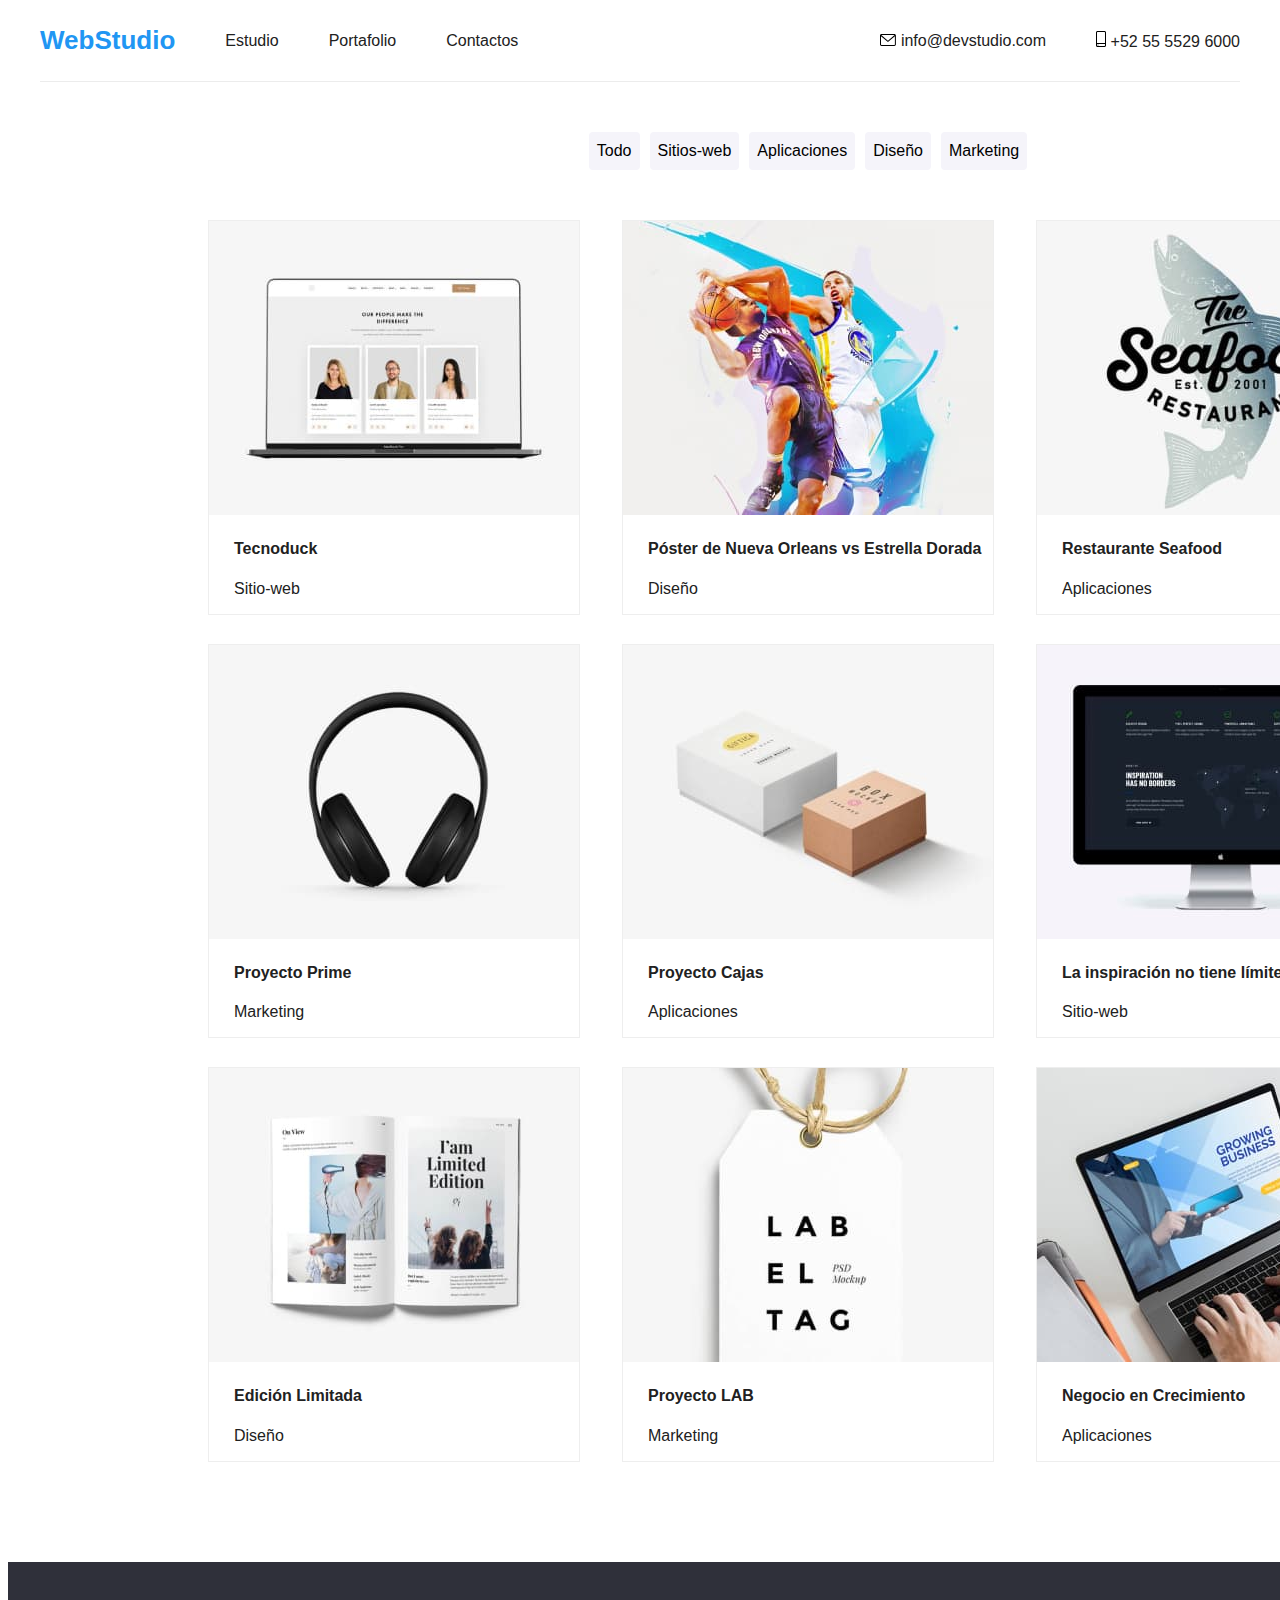
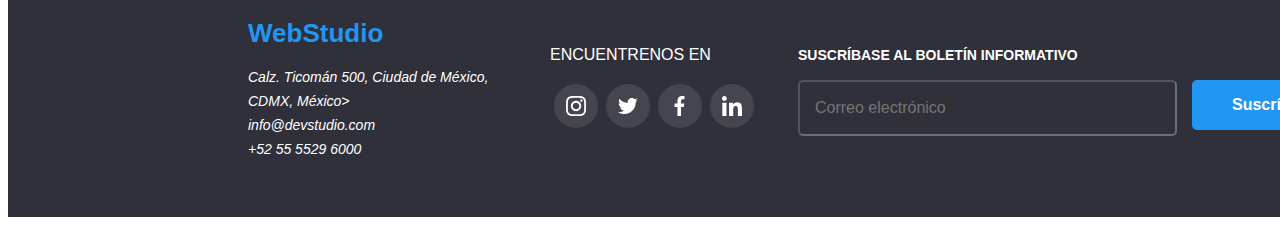
==== portafolio.html @ b9c5cca5 "firstcommit" ====
<!DOCTYPE html>
<html lang="en">

<head>
    <meta charset="UTF-8">
    <meta http-equiv="X-UA-Compatible" content="IE=edge">
    <meta name="viewport" content="width=device-width, initial-scale=1.0">
    <link rel="stylesheet" href="./css/styles.css">
    <title>La tarea de casa #7</title>
</head>

<body>
    <header>
        <div class="container">
            <nav class="header-nav">
                <ul class="header-nav__list">
                    <li><a href="/header-nav" class="header-nav__logo">WebStudio</a></li>
                    <li class="header-nav__item"> <a href="./index.html"> Estudio</a></li>
                    <li class="header-nav__item"> <a href="./portafolio.html"> Portafolio</a></li>
                    <li class="header-nav__item"> <a href="/Contactos">Contactos</a></li>
                </ul>
                <ul class="header-nav__contact">
                    <li>
                        <a href="mailto:info@devstudio.com" class="header-nav__link">
                            <svg class="header-nav__icon-sobre">
                                <use xlink:href="./images/icons.svg#icon-sobre"></use></svg>
                            info@devstudio.com 
                        </a>    
                    </li>
                    <li>    
                        <a href="tel:+525555296000" class="header-nav__link"> 
                            <svg class="header-nav__icon-cel">
                                <use xlink:href="./images/icons.svg#icon-cel"></use></svg>
                            +52 55 5529 6000 </a>
                    </li>
                </ul>
            </nav>
        </div>
    </header>

    <main >
        <section class="button-service">
            <div class="container">
                <div class="button-service__list">
                    <button class="button-service__button" type="button">Todo</button>
                    <button class="button-service__button" type="button">Sitios-web</button>
                    <button class="button-service__button" type="button">Aplicaciones</button>
                    <button class="button-service__button" type="button">Diseño</button>
                    <button class="button-service__button" type="button">Marketing</button>
                </div>
    
                <div class="card-service">
                    <div class="card-service__child">
                        <div class="card-service__image">
                            <img src="./images/imagen 2_1.jpg" width="370" height="294" alt="computador"/>
                            <div class="card-service__animation">
                                <p class="card-service__textanimation">
                                    Tecnoduck es una plataforma de distribución de coronavirus de última generación. Las compañías usan esta plataforma para el espionaje digital y los ataques a los servidores seguros de la competencia. 
                                </p>
                            </div>                    
                        </div>
                        <h4 class="card-service__title">Tecnoduck</h4>
                        <p class="card-service__subtitle">Sitio-web</p>
                    </div>
                    <div class="card-service__child">
                        <div class="card-service__image">
                            <img src="./images/imagen 2_2.jpg" width="370" height="294" alt="computador" />
                            <div class="card-service__animation">
                                <p class="card-service__textanimation">
                                    Lorem ipsum dolor sit amet consectetur adipisicing elit. Non, molestias magnam. Vero iure dicta beatae iusto tempore et voluptate ea deleniti dolorum fuga corrupti quod, dolores blanditiis saepe odio veniam
                                </p>
                            </div> 
                        </div> 
                        <h4 class="card-service__title">Póster de Nueva Orleans vs Estrella Dorada</h4>
                        <p class="card-service__subtitle">Diseño</p>
                    </div>
                    <div class="card-service__child">
                        <div class="card-service__image">
                            <img src="./images/imagen 2_3.jpg" width="370" height="294" alt="computador" />
                            <div class="card-service__animation">
                                <p class="card-service__textanimation">
                                    Lorem ipsum dolor sit amet consectetur adipisicing elit. Non, molestias magnam. Vero iure dicta beatae iusto tempore et voluptate ea deleniti dolorum fuga corrupti quod, dolores blanditiis saepe odio veniam
                                </p>
                            </div> 
                        </div>
                        <h4 class="card-service__title">Restaurante Seafood</h4>
                        <p class="card-service__subtitle">Aplicaciones</p>
                    </div>
                    <div class="card-service__child">
                        <div class="card-service__image">
                            <img src="./images/imagen 2_4.jpg" width="370" height="294" alt="computador" />
                            <div class="card-service__animation">
                                <p class="card-service__textanimation">
                                    Lorem ipsum dolor sit amet consectetur adipisicing elit. Non, molestias magnam. Vero iure dicta beatae iusto tempore et voluptate ea deleniti dolorum fuga corrupti quod, dolores blanditiis saepe odio veniam
                                </p>
                            </div> 
                        </div>
                        <h4 class="card-service__title">Proyecto Prime</h4>
                        <p class="card-service__subtitle">Marketing</p>
                     </div>
                    <div class="card-service__child">
                        <div class="card-service__image">
                            <img src="./images/imagen 2_5.jpg" width="370" height="294" alt="computador" />
                            <div class="card-service__animation">
                                <p class="card-service__textanimation">
                                    Lorem ipsum dolor sit amet consectetur adipisicing elit. Non, molestias magnam. Vero iure dicta beatae iusto tempore et voluptate ea deleniti dolorum fuga corrupti quod, dolores blanditiis saepe odio veniam
                                </p>
                            </div> 
                        </div>
                        <h4 class="card-service__title">Proyecto Cajas</h4>
                        <p class="card-service__subtitle">Aplicaciones</p>
                    </div>
                    <div class="card-service__child">
                        <div class="card-service__image">
                            <img src="./images/imagen 2_6.jpg" width="370" height="294" alt="computador" />
                            <div class="card-service__animation">
                                <p class="card-service__textanimation">
                                    Lorem ipsum dolor sit amet consectetur adipisicing elit. Non, molestias magnam. Vero iure dicta beatae iusto tempore et voluptate ea deleniti dolorum fuga corrupti quod, dolores blanditiis saepe odio veniam
                                </p>
                            </div> 
                        </div>
                        <h4 class="card-service__title">La inspiración no tiene límites</h4>
                        <p class="card-service__subtitle">Sitio-web</p>
                    </div>
                    <div class="card-service__child">
                        <div class="card-service__image">
                            <img src="./images/imagen 2_7.jpg" width="370" height="294" alt="computador" />
                            <div class="card-service__animation">
                                <p class="card-service__textanimation">
                                    Lorem ipsum dolor sit amet consectetur adipisicing elit. Non, molestias magnam. Vero iure dicta beatae iusto tempore et voluptate ea deleniti dolorum fuga corrupti quod, dolores blanditiis saepe odio veniam
                                </p>
                            </div> 
                        </div>    
                        <h4 class="card-service__title">Edición Limitada</h4>
                        <p class="card-service__subtitle">Diseño</p>
                    </div>
                    <div class="card-service__child">
                        <div class="card-service__image">
                            <img src="./images/imagen 2_8.jpg" width="370" height="294" alt="computador" />
                            <div class="card-service__animation">
                                <p class="card-service__textanimation">
                                    Lorem ipsum dolor sit amet consectetur adipisicing elit. Non, molestias magnam. Vero iure dicta beatae iusto tempore et voluptate ea deleniti dolorum fuga corrupti quod, dolores blanditiis saepe odio veniam
                                </p>
                            </div> 
                        </div>
                        <h4 class="card-service__title">Proyecto LAB</h4>
                        <p class="card-service__subtitle">Marketing</p>
                    </div>
                    <div class="card-service__child">
                        <div class="card-service__image">
                            <img src="./images/imagen 2_9.jpg" width="370" height="294" alt="computador" />
                            <div class="card-service__animation">
                                <p class="card-service__textanimation">
                                    Lorem ipsum dolor sit amet consectetur adipisicing elit. Non, molestias magnam. Vero iure dicta beatae iusto tempore et voluptate ea deleniti dolorum fuga corrupti quod, dolores blanditiis saepe odio veniam
                                </p>
                            </div> 
                        </div>
                        <h4 class="card-service__title">Negocio en Crecimiento</h4>
                        <p class="card-service__subtitle">Aplicaciones</p>
                    </div>
                </div>
            </div>
        </section>
    </main>

    <footer class="contenedor-pie">
        <div class="container footer">
            <div>
                <ul>
                    <li><a href="index.html" class="footer__logo">WebStudio</a></li>
                </ul>
                <address>
                    <ul>
                        <li>
                            <a class="footer__info" href="enlace google map" target="_blank" rel="noopener noreferrer">Calz. Ticomán 500, Ciudad de
                                México, CDMX, México>
                        </li>
                        <li>
                            <a class="footer__info" href="mailto:info@devstudio.com"> info@devstudio.com </a>
                        </li>
                        <li>
                            <a class="footer__info" href="tel:+525555296000"> +52 55 5529 6000 </a>
                        </il>
                    </ul>
                </address>
            </div>
            <div>
                <p class="footer__subtitle">ENCUENTRENOS EN</p>
                <ul class="footer__subtitle">
                    <li>
                        <svg class="footer__iconsocialmedia"> <use xlink:href="./images/icons.svg#icon-instagram"></use></svg>
                    </li>
                    <li>   
                        <svg class="footer__iconsocialmedia"> <use xlink:href="./images/icons.svg#icon-twitter"></use></svg>
                    </li> 
                    <li>
                        <svg class="footer__iconsocialmedia"> <use xlink:href="./images/icons.svg#icon-facebook"></use></svg>
                    </li>
                    <li>  
                        <svg class="footer__iconsocialmedia"> <use xlink:href="./images/icons.svg#icon-linkedin"></use></svg>
                    </li>
                </ul>
            </div>
            <div>
                <form name="footer-suscribe__input">
                    <div class="footer-suscribe">
                        <label class="footer-suscribe__label" for="email"> SUSCRÍBASE AL BOLETÍN INFORMATIVO </label>
                        <div class="footer-suscribe__mail">
                            <input class="footer-suscribe__input" type="email" placeholder="Correo electrónico">
                            <div class="footer-suscribe__button">
                                <input class="footer-suscribe__input-buttom" type="submit" value="Suscríbase">
                                <svg class="footer-suscribe__iconsuscribe"> <use xlink:href="./images/icons.svg#iconsuscribete"></use></svg>
                            </div>
                        </div>
                    </div>
                </form>
            </div>
        </div>
    </footer>
</body>

</html>
---- css/styles.css ----
.container {
    width: 1200px;
    margin: 0 auto;
}

section {
    margin: 0 auto;
}

.header-nav__logo {
    font-family: 'Raleway', sans-serif;
    font-size: 26px;
    font-weight: 700;
    color: #2196F3;
    text-decoration: none;    
}

.footer__logo{
    font-family: 'Raleway', sans-serif;
    font-size: 26px;
    font-weight: 700;
    color: #2196F3;
    text-decoration: none;
}

ul {
    list-style: none;
}

a{
    text-decoration: none;
    color: #212121
}

a:hover{
    color: #2196F3;
}

section{
    width: 1600px;
}

.header-nav__link {
    text-decoration: none;
    color: #212121;
}

.header-nav__link:hover {
    color: #2196F3;
}

.header-nav__item {
    font-family: 'Roboto', sans-serif;
    font-style: normal;
    font-size: 14x;
    font-weight: 500;
    text-decoration: none;
    color: #212121;
    position: relative;
}

.header-nav__item:hover {
    color: #2196F3;
}

.header-nav__item:hover::after {
    position: absolute;
    border: 2px solid #2196F3;
    border-radius: 10px;
    width: 100%;
    left: 0;
    bottom: 0px;
    content: " ";
}

.header-nav{
    border-bottom: 1px solid rgba(236, 236, 236, 1);
}

.header-nav__list li{
    padding-bottom: 25px;
}

.header-nav__item:focus {
    color: #2196F3;
}

.header-nav__contact li a:hover .header-nav__icon-sobre {
    fill: #2196F3;
}

.header-nav__contact li a:hover .header-nav__icon-cel {
    fill: #2196F3;
}

body {
    font-family: 'Roboto', sans-serif;
    color: #212121;
}

.contenedor {
    background-image: url(../images/Imagen.jpg);
    margin: 0 auto;
}

.main-principal{
    height: 600px;
    display: flex;
    align-items: center;
    flex-direction: column;
    justify-content: center;
}

.main-principal__title {
    font-size: 44px;
    font-weight: 900;
    color: white;
    text-align: center;
    width: 696px;

}

.main-principal__button {
    font-size: 16px;
    font-weight: 700;
    color: white;
    background-color: #2196F3;
    cursor: pointer;
    width: 261px;
    height: 50px;
    border: none;
}

.main-principal__button:hover{
    box-shadow: 0px 4px 4px 0px rgba(0, 0, 0, 0.15);
}


.list-one__title {
    font-size: 14px;
    font-weight: 700;
    color: #212121;
}

.list-one__body {
    font-size: 14px;
    font-weight: 400;
    color: #757575;
    line-height: 24px;
}

.list-two {
    font-family: 'Roboto', sans-serif;
    font-size: 36px;
    font-weight: 700;
    color: #212121;
    text-align: center;
    margin-top: 60px;
    margin-bottom: 60px;
}

.card-team__title {
    font-family: 'Roboto', sans-serif;
    font-size: 36px;
    font-weight: 700;
    color: #212121;
    text-align: center;
    margin-top: 60px;
    margin-bottom: 60px;
}

.list-three__title{
    font-family: 'Roboto', sans-serif;
    font-size: 36px;
    font-weight: 700;
    color: #212121;
    text-align: center;
    margin-top: 60px;
    margin-bottom: 60px;
}

.card-team__name {
    font-size: 16px;
    font-weight: 500;
    color: #212121;
    text-align: center;
}

.card-team__job {
    font-size: 16px;
    font-weight: 400;
    color: #757575;
    display: flex;
    justify-content: center;
    text-align: center;
}

.contenedor-pie {
    background-color: #2F303A;
    width: 1600px;
    display: flex;
    justify-content: flex-start;
    align-items: center;
    margin: 0 auto;
}

.footer {
    display: flex;
    justify-content: flex-start;
    align-items: center;
    padding-top: 40px;
    padding-bottom: 40px;
}

.footer__info {
    font-size: 14px;
    line-height: 24px;
    color: white;
    text-decoration: none;
}

.list-one { 
    display: flex;
    text-align: left;
    justify-content: space-between;
    align-items: flex-start;
    padding: 0;
    margin-top: 60px;
}

.list-one li {
    width: 270px;
}

.list-one li svg {
    background-color: #F5F4FA;
    width: 270px;
    height: 120px;
    padding: 22px;
    gap: 50px;
    justify-content: center;
}

.list-two__child {
    display: flex;
    justify-content: space-between;
    padding: 0;
    margin-bottom: 60px;

}

.list-two__image-one {
    background-image: url(../images/imagen1.jpg);
    width: 370px;
    height: 294px;
    display: flex;
    flex-direction: column;
    justify-content: flex-end;
    
}

.list-two__image-two {
    background-image: url(../images/imagen2.jpg);
    width: 370px;
    height: 294px;
    display: flex;
    flex-direction: column;
    justify-content: flex-end;
}

.list-two__image-three {
    background-image: url(../images/imagen3.jpg);
    width: 370px;
    height: 294px;
    display: flex;
    flex-direction: column;
    justify-content: flex-end;
}

.list-two__title{ 
    font-family: 'Roboto', sans-serif;
    font-size: 14px;
    font-weight: 700;
    text-align: center;
    background-color: rgba(47, 48, 58, 0.8);
    width: 370px;
    height: 70px;
    color: white;
    display: flex;
    align-items: center;
    justify-content: center;
    margin: 0;
}

.header-nav { 
    display: flex;
    font-family: 'Roboto', sans-serif;
    justify-content: space-between;
    margin-top: 25px;
}

.header-nav__list {
    display: flex;
    margin: 0;
    padding: 0;
    align-items: center;
    gap: 50px;
}

.header-nav__contact {
    display: flex;
    margin: 0;
    padding: 0;
    align-items: center;
    gap: 50px;
}

.header-nav__contact li {
    padding-bottom: 25px;
}

.card-team {
    background-color: #F5F4FA;
    padding-top: 10px;
    padding-bottom: 60px; 
}

.card-team__list {
    display: flex;
    justify-content: space-between;
    padding: 0;
}

.card-team__list li {
    background-color: white;
    width: 270px;
    height: 428px;
    box-shadow: 0px 1px 3px rgba(0, 0, 0, 0.12), 0px 1px 1px rgba(0, 0, 0, 0.14), 0px 2px 1px rgba(0, 0, 0, 0.2);
}

.card-team__icon {
    fill: rgba(175, 177, 184, 1);
    width: 20px;
    height: 20px;
    cursor: pointer;
}

.card-team__icon:hover {
    fill: white;
} 

.card-team__contact {
    display: flex;
    gap: 10px;
    cursor: pointer;
}

.card-team__contact li {
    width: 40px;
    height: 40px;
    text-align: center;
    box-shadow: none;
    border-radius: 20px;
    display: flex;
    justify-content: center;
    align-items: center;
    cursor: pointer;
}

.card-team__contact li:hover {
    background-color:#2196F3;

}

.footer__subtitle {
    display: flex;  
    align-items: center;
    padding: 0;
}

.footer__subtitle li { 
    background-color:rgba(255, 255, 255, 0.1);
    width: 44px;
    height: 44px;
    margin: 4px;
    border-radius: 25px;
    display: flex;
    justify-content: center;
    align-items: center;
}

.footer__iconsocialmedia{
    width: 20px;
    height: 20px;
    fill: white;
    cursor: pointer;
}

.footer__subtitle :hover {
    background-color:#2196F3;
}

.header-nav__icon-sobre {
    width: 16px;
    height: 12px;
}

.header-nav__icon-cel {
    width: 10px;
    height: 16px;
}

.list-three{
    padding-top: 10px;
    padding-bottom: 60px;

}

.list-three__customer {
    display: flex;
    justify-content: space-between;
}
 
.list-three__customer svg {
    border: #AFB1B8 2px solid;
    width: 170px;
    height: 81px;
    padding: 15px;
    margin: 20px;
    border-radius: 4px;
    justify-content: space-between;
}

.list-three__customer svg:hover {
    fill: #2196F3;
    border: #2196F3 2px solid;
}

/* PORTAFOLIO */

.button-service {
    display: grid;
    justify-items: center;
    margin-top: 50px;
    margin-bottom: 50px;
}

.button-service__list {
    display: flex;
    color: #212121;
    justify-content: center;
    gap: 10px;
}

.button-service__button {
    background-color: #F5F4FA;
    font-size: 16px;
    font-weight: 500;
    font-family: 'Roboto', sans-serif;
    height: 38px;
    padding: 8px;
    gap: 8px;
    border: none;
    cursor: pointer;
    border-radius: 4px;
}

.button-service__button:hover {
    font-size: 16px;
    font-family: 'Roboto', sans-serif;
    font-size: 16px;
    font-weight: 500;
    background-color: #2196F3;
    color: white;
    cursor: pointer;
    box-shadow: 0px 3px 1px rgba(0, 0, 0, 0.1), 0px 1px 2px rgba(0, 0, 0, 0.08), 0px 2px 2px rgba(0, 0, 0, 0.12);
    border-radius: 4px;
}

.card-service {
    display: flex;
    flex-wrap: wrap;
    justify-content: space-between;
    gap: 29px;
    margin-top: 50px;
    margin-bottom: 50px;
}

.card-service :hover {
    box-shadow: 1px 4px 6px 0px rgba(0, 0, 0, 0.16), 
    0px 4px 4px 0px rgba(0, 0, 0, 0.06), 
    0px 1px 1px 0px rgba(0, 0, 0, 0.12);
}

.card-service__child{
    width: 370px;
    border: #EEEEEE 1px solid;
    cursor: pointer;
    align-items: center;
}

.card-service__animation{
    position: absolute;
    display: flex;
    align-items: center;
    top: 0;
    width: 370px;
    height: 294px;
    background-color: rgba(33, 150, 243, 0.9);
    margin: 0;
    transform: translateY(105%);
    transition: transform 250ms ease;
    transition-timing-function: cubic-bezier(0.4, 0, 0.2, 1);
}

.card-service__image{
    position: relative;
    overflow: hidden;
}

.card-service__image:hover{
    box-shadow: none;
}

.card-service__textanimation:hover{
    box-shadow: none;
}

.card-service__child img:hover{
    box-shadow: none;
}

.card-service__child:hover .card-service__animation{
    transform: translateY(00%);
    box-shadow: none;
}

.card-service__textanimation{
    color: white;
    font-size: 18px;
    font-weight: 400;
    line-height: 28px;
    width: 322px;
    height: 168px;
    margin: 25px;
}

.footer__subtitle {
    font-family: 'Roboto', sans-serif;
    font-style: normal;
    font-size: 14x;
    font-weight: 500;
    text-decoration: none;
    color: white;
    margin-left: 40px;
}

.card-service__title {
    margin-left: 25px;
    box-shadow: none;
}

.card-service__title:hover{
    box-shadow: none;
}

.card-service__subtitle {
    margin-left: 25px;
}

.card-service__subtitle:hover {
    box-shadow: none;
}

/* ICONS */

.list-three__costumer1 {
    width: 41px;
    height: 43,7px;
    fill: #AFB1B8;
}

.list-three__costumer2 {
    width: 40px;
    height: 52px;
    fill: #AFB1B8;
}

.list-three__costumer3 {
    width: 43px;
    height: 41px;
    fill: #AFB1B8;
}

.list-three__costumer4 {
    width: 84px;
    height: 40px;
    fill: #AFB1B8;
}

.list-three__costumer5 {
    width: 62px;
    height: 45px;
    fill: #AFB1B8;
}

.list-three__costumer6 {
    width: 93px;
    height: 46px;
    fill: #AFB1B8;
}

.list-one svg {
    width: 70px;
    height: 70px;
    fill: #212121;
}

.modal__icon{
    width: 18px;
    height: 18px;
    position: absolute;
    display: block;
    top: 25px;
    left: 10px;
    fill: rgba(33, 33, 33, 1);
}

.footer-suscribe__iconsuscribe{
    fill: white;
    width: 24px;
    height: 24px;
    position: absolute;
    top: 15px;
    left: 140px;
}



/* MODAL */


.modal{
    position: fixed;
    top: 0;
    left: 0;
    right: 0;
    bottom: 0;
    display: flex;
    width: 100vw;
    height: 100vw ;
    background-color: rgba(0, 0, 0, 0.2);
    margin: auto;
    opacity: 0;
    pointer-events: none;

}

.modal--show{
    opacity: 1;
    pointer-events: unset;
    transition: opacity .6s;
}



.modal__container{
    display: flex;
    justify-content: flex-end;
    width: 528px;
    height: 581px;
    background-color: white;
    box-shadow: 0px 2px 1px 0px rgba(0, 0, 0, 0.2),
    0px 1px 1px 0px rgba(0, 0, 0, 0.14), 
    0px 1px 3px 0px rgba(0, 0, 0, 0.12);
    border-radius: 10px;
    margin: auto;
}

.modal__close{
    background-color: white;
    font-weight: 500;
    border: 1px solid rgba(0, 0, 0, 0.1);
    color: #212121;
    margin: 20px;
    width: 30px;
    height: 30px;
    border-radius: 20px;
    display: flex;
    align-items: center;
    justify-content: center;    
    padding: 0;
    position: absolute;
    transition:cubic-bezier(0.4, 0, 0.2, 1);
}

.modal__title {
    font-family: 'Roboto', sans-serif;
    font-size: 20px;
    font-weight: 700;
    text-align: center;
}

.modal__form {
    display: grid;
    padding: 40px;
    font-family: 'Roboto', sans-serif;
}

label {
    font-family: 'Roboto', sans-serif;
    font-size: 12px;
    font-weight: 400;
    color: rgba(117, 117, 117, 1);
}

.modal__input {
    border: 1px solid rgba(33, 33, 33, 0.2) ;
    width: 448px;
    height: 40px;
    border-radius: 4px;
    outline: none;
    display: block;
    padding-left: 40px;
}

.modal__input:hover, 
.modal__input:focus{
    border: 1px solid rgba(33, 150, 243, 1) ;
}

.modal__input:hover + .modal__icon, 
.modal__input:focus + .modal__icon{
    fill: #2196F3;
}

.modal__textarea {
    border: 1px solid rgba(33, 33, 33, 0.2);
    width: 448px;
    height: 120px;
    border-radius: 4px;
    outline: none;
    padding: 10px;
}

.modal__textarea:hover, .modal__textarea:focus{
    border: 1px solid rgba(33, 150, 243, 1);
    outline: none;
}

.checkbox{
    width: 16px;
    height: 15px;
    border: 1px solid rgba(33, 33, 33, 1);
    margin: 5px;
}

.modal__label {
    position: relative;
}

.buttonsendmodal{
    background-color: #2196F3;
    color: white;
    font-size: 16px;
    width: 200px;
    height: 50px;
    cursor: pointer;
    border: none;
    border-radius: 5px;
}

.buttonsendmodal:hover{
    box-shadow: 0px 4px 4px 0px rgba(0, 0, 0, 0.15);
    cursor: pointer;
}

.modal__buttonsend{
    display: flex;
    justify-content: center;
}

.modal__checkbox{
    display: flex;
    padding-left: 10px;
}

.modal__checkboxinput{
    height: 16px;
    width: 16px;
    display: flex;
    border: 1px solid rgba(117, 117, 117, 1);
    border-radius: 2px;
    padding-left: 10px;
    position: relative;
}

.modal__checkboxinput:checked::before {
    position: absolute;
    left: 0px;
    top: 0px;
    content: url(../images/iconcheck.svg);
    background-color: #2196F3;
    fill: #AFB1B8;
    width: 14px;
    height: 14px;
    border-radius:4px;
    padding: 0px;
    margin: 0;
    display: flex;
    align-items: center;
    justify-content: center;
}

.modal__checkboxlabel{
    font-size: 14px;
    line-height: 24px;
    font-weight: 400;
    color: rgba(117, 117, 117, 1);
    text-align:left;
    padding-left: 10px;
}

.footer-suscribe{
    width: 570px;
    height: 86px;
    margin: 40px;
}

.footer-suscribe__input{
    width: 358px;
    height: 50px;
    border-color: rgba(255, 255, 255, 0.3);
    background-color: rgba(33, 150, 243, 0);
    padding-left: 15px;
    outline: none;
    font-size: 16px;
    font-weight: 400;
    border-radius: 5px;
}

.footer-suscribe__input-buttom{
    width: 200px;
    height: 50px;
    background-color: #2196F3;
    color: white;
    border: none;
    border-radius: 5px;
    font-size: 16px;
    font-weight: 700;
    position: absolute;
    text-align: left;
    padding-left: 40px;
}

.footer-suscribe__input-buttom:hover{
    box-shadow: 0px 4px 4px 0px rgba(0, 0, 0, 0.15);
    cursor: pointer;
}

.footer-suscribe__button{
    position: relative;
    margin-left: 15px;
}

.footer-suscribe__label{
    color: white;
    font-size: 14px;
    font-weight: 700;
}

.footer-suscribe__mail{
    display: flex;
    margin-top: 16px;
}

.modal__textarea::placeholder{
    color:rgba(117, 117, 117, 1);
}
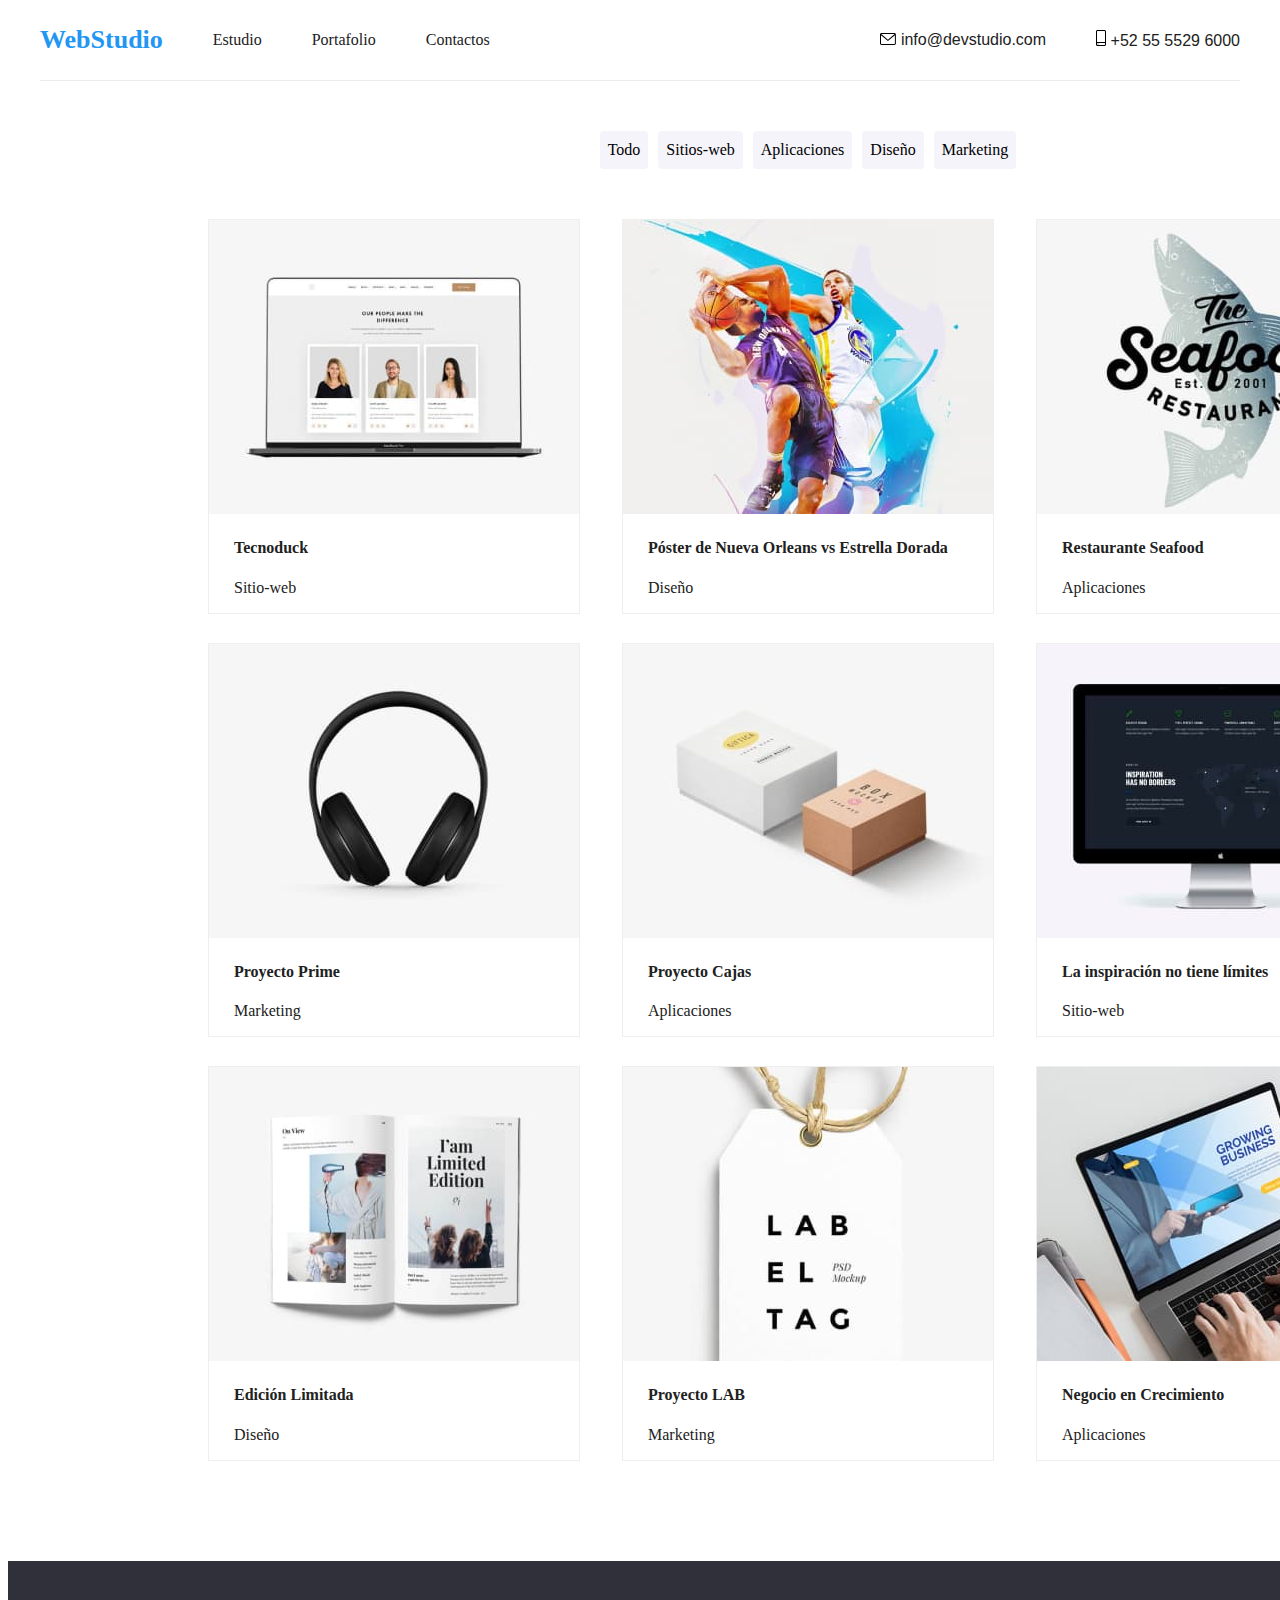
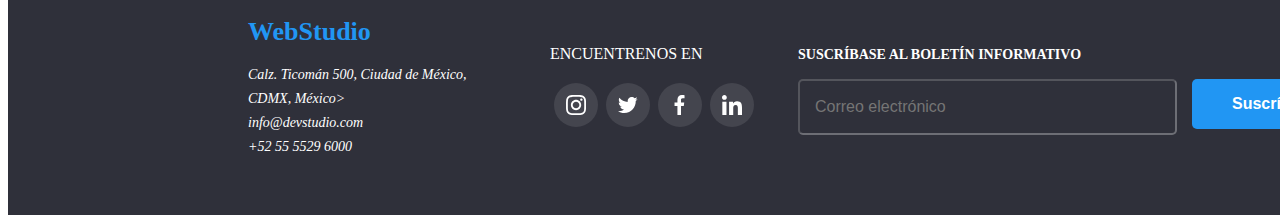
==== commit 063098c4: "secondcommit" ====
--- a/portafolio.html
+++ b/portafolio.html
@@ -5,7 +5,7 @@
     <meta charset="UTF-8">
     <meta http-equiv="X-UA-Compatible" content="IE=edge">
     <meta name="viewport" content="width=device-width, initial-scale=1.0">
-    <link rel="stylesheet" href="./css/styles.css">
+    <link rel="stylesheet" href="./css/main.min.css">
     <title>La tarea de casa #7</title>
 </head>
 
--- a/css/main.min.css
+++ b/css/main.min.css
@@ -0,0 +1,776 @@
+/* section-commons */
+section {
+  margin: 0 auto;
+}
+
+ul {
+  list-style: none;
+}
+
+a {
+  text-decoration: none;
+  color: #212121;
+}
+
+a:hover {
+  color: #2196F3;
+}
+
+section {
+  width: 1600px;
+}
+
+body {
+  font-family: "Roboto", "sans-serif";
+  color: #212121;
+}
+
+label {
+  font-family: "Roboto", "sans-serif";
+  font-size: 12px;
+  font-weight: 400;
+  color: rgb(117, 117, 117);
+}
+
+/* section-container */
+.container {
+  width: 1200px;
+  margin: 0 auto;
+}
+
+.contenedor {
+  background-image: url(../images/Imagen.jpg);
+  margin: 0 auto;
+}
+
+.contenedor-pie {
+  background-color: #2f303a;
+  width: 1600px;
+  display: flex;
+  justify-content: flex-start;
+  align-items: center;
+  margin: 0 auto;
+}
+
+/* /section-modal*/
+.modal {
+  position: fixed;
+  top: 0;
+  left: 0;
+  right: 0;
+  bottom: 0;
+  display: flex;
+  width: 100vw;
+  height: 100vw;
+  background-color: rgba(0, 0, 0, 0.2);
+  margin: auto;
+  opacity: 0;
+  pointer-events: none;
+}
+.modal--show {
+  opacity: 1;
+  pointer-events: unset;
+  transition: opacity 0.6s;
+}
+.modal__container {
+  display: flex;
+  justify-content: flex-end;
+  width: 528px;
+  height: 581px;
+  background-color: white;
+  box-shadow: 0px 2px 1px 0px rgba(0, 0, 0, 0.2), 0px 1px 1px 0px rgba(0, 0, 0, 0.14), 0px 1px 3px 0px rgba(0, 0, 0, 0.12);
+  border-radius: 10px;
+  margin: auto;
+}
+.modal__form {
+  display: grid;
+  padding: 40px;
+  font-family: "Roboto", sans-serif;
+}
+.modal__title {
+  font-family: "Roboto", sans-serif;
+  font-size: 20px;
+  font-weight: 700;
+  text-align: center;
+}
+.modal__label {
+  position: relative;
+}
+.modal__input {
+  border: 1px solid rgba(33, 33, 33, 0.2);
+  width: 448px;
+  height: 40px;
+  border-radius: 4px;
+  outline: none;
+  display: block;
+  padding-left: 40px;
+}
+.modal__input:hover {
+  border: 1px solid rgb(33, 150, 243);
+}
+.modal__input:focus {
+  border: 1px solid rgb(33, 150, 243);
+}
+.modal__icon {
+  width: 18px;
+  height: 18px;
+  position: absolute;
+  display: block;
+  top: 25px;
+  left: 10px;
+  fill: rgb(33, 33, 33);
+}
+.modal__textarea {
+  border: 1px solid rgba(33, 33, 33, 0.2);
+  width: 448px;
+  height: 120px;
+  border-radius: 4px;
+  outline: none;
+  padding: 10px;
+}
+.modal__textarea:hover {
+  border: 1px solid rgb(33, 150, 243);
+  outline: none;
+}
+.modal__textarea:focus {
+  border: 1px solid rgb(33, 150, 243);
+  outline: none;
+}
+.modal__textarea::-moz-placeholder {
+  color: rgb(117, 117, 117);
+}
+.modal__textarea::placeholder {
+  color: rgb(117, 117, 117);
+}
+.modal__checkbox {
+  display: flex;
+  padding-left: 10px;
+}
+.modal__checkboxinput {
+  height: 16px;
+  width: 16px;
+  display: flex;
+  border: 1px solid rgb(117, 117, 117);
+  border-radius: 2px;
+  padding-left: 10px;
+  position: relative;
+}
+.modal__checkboxinput:checked::before {
+  position: absolute;
+  left: 0px;
+  top: 0px;
+  content: url(../images/iconcheck.svg);
+  background-color: #2196F3;
+  fill: #AFB1B8;
+  width: 14px;
+  height: 14px;
+  border-radius: 4px;
+  padding: 0px;
+  margin: 0;
+  display: flex;
+  align-items: center;
+  justify-content: center;
+}
+.modal__checkboxlabel {
+  font-size: 14px;
+  line-height: 24px;
+  font-weight: 400;
+  color: rgb(117, 117, 117);
+  text-align: left;
+  padding-left: 10px;
+}
+.modal__buttonsend {
+  display: flex;
+  justify-content: center;
+}
+.modal__close {
+  background-color: white;
+  font-weight: 500;
+  border: 1px solid rgba(0, 0, 0, 0.1);
+  color: #212121;
+  margin: 20px;
+  width: 30px;
+  height: 30px;
+  border-radius: 20px;
+  display: flex;
+  align-items: center;
+  justify-content: center;
+  padding: 0;
+  position: absolute;
+  transition: cubic-bezier(0.4, 0, 0.2, 1);
+}
+
+.modal__input:hover + .modal__icon,
+.modal__input:focus + .modal__icon {
+  fill: #2196F3;
+}
+
+.buttonsendmodal {
+  background-color: #2196F3;
+  color: white;
+  font-size: 16px;
+  width: 200px;
+  height: 50px;
+  cursor: pointer;
+  border: none;
+  border-radius: 5px;
+}
+.buttonsendmodal:hover {
+  box-shadow: 0px 4px 4px 0px rgba(0, 0, 0, 0.15);
+  cursor: pointer;
+}
+
+/* section-header */
+.header-nav {
+  display: flex;
+  font-family: "Roboto", sans-serif;
+  justify-content: space-between;
+  margin-top: 25px;
+  border-bottom: 1px solid rgb(236, 236, 236);
+}
+.header-nav__list {
+  display: flex;
+  margin: 0;
+  padding: 0;
+  align-items: center;
+  gap: 50px;
+}
+.header-nav__list li {
+  padding-bottom: 25px;
+}
+.header-nav__logo {
+  font-family: "Raleway", "sans-serif";
+  font-size: 26px;
+  font-weight: 700;
+  color: #2196F3;
+  text-decoration: none;
+}
+.header-nav__item {
+  font-family: "Roboto", "sans-serif";
+  font-style: normal;
+  font-size: 14x;
+  font-weight: 500;
+  text-decoration: none;
+  color: #212121;
+  position: relative;
+}
+.header-nav__item:hover {
+  color: #2196F3;
+}
+.header-nav__item:hover::after {
+  position: absolute;
+  border: 2px solid #2196F3;
+  border-radius: 10px;
+  width: 100%;
+  left: 0;
+  bottom: 0px;
+  content: " ";
+}
+.header-nav__item:focus {
+  color: #2196F3;
+}
+.header-nav__contact {
+  display: flex;
+  margin: 0;
+  padding: 0;
+  align-items: center;
+  gap: 50px;
+}
+.header-nav__contact li {
+  padding-bottom: 25px;
+}
+.header-nav__contact li a:hover .header-nav__icon-sobre {
+  fill: #2196F3;
+}
+.header-nav__contact li a:hover .header-nav__icon-cel {
+  fill: #2196F3;
+}
+.header-nav__link {
+  text-decoration: none;
+  color: #212121;
+}
+.header-nav__link:hover {
+  color: #2196F3;
+}
+.header-nav__icon-sobre {
+  width: 16px;
+  height: 12px;
+}
+.header-nav__icon-cel {
+  width: 10px;
+  height: 16px;
+}
+
+/* /section-main-principal */
+.main-principal {
+  height: 600px;
+  display: flex;
+  align-items: center;
+  flex-direction: column;
+  justify-content: center;
+}
+.main-principal__title {
+  font-size: 44px;
+  font-weight: 900;
+  color: #ffffff;
+  text-align: center;
+  width: 696px;
+}
+.main-principal__button {
+  font-size: 16px;
+  font-weight: 700;
+  color: #ffffff;
+  background-color: #2196F3;
+  cursor: pointer;
+  width: 261px;
+  height: 50px;
+  border: none;
+}
+.main-principal__button:hover {
+  box-shadow: 0px 4px 4px 0px rgba(0, 0, 0, 0.15);
+}
+
+/* /section-main-principal */
+/* /section-list-one */
+.list-one {
+  display: flex;
+  text-align: left;
+  justify-content: space-between;
+  align-items: flex-start;
+  padding: 0;
+  margin-top: 60px;
+}
+.list-one li {
+  width: 270px;
+}
+.list-one li svg {
+  background-color: #F5F4FA;
+  width: 270px;
+  height: 120px;
+  padding: 22px;
+  gap: 50px;
+  justify-content: center;
+}
+.list-one svg {
+  width: 70px;
+  height: 70px;
+  fill: #212121;
+}
+.list-one__title {
+  font-size: 14px;
+  font-weight: 700;
+  color: #212121;
+}
+.list-one__body {
+  font-size: 14px;
+  font-weight: 400;
+  color: #757575;
+  line-height: 24px;
+}
+
+/* /section-list-one */
+/* /section-list-two */
+.list-two {
+  font-family: "Roboto", "sans-serif";
+  font-size: 36px;
+  font-weight: 700;
+  color: #212121;
+  text-align: center;
+  margin-top: 60px;
+  margin-bottom: 60px;
+}
+.list-two__child {
+  display: flex;
+  justify-content: space-between;
+  padding: 0;
+  margin-bottom: 60px;
+}
+.list-two__title {
+  font-family: "Roboto", "sans-serif";
+  font-size: 14px;
+  font-weight: 700;
+  text-align: center;
+  background-color: rgba(47, 48, 58, 0.8);
+  width: 370px;
+  height: 70px;
+  color: #ffffff;
+  display: flex;
+  align-items: center;
+  justify-content: center;
+  margin: 0;
+}
+.list-two__image-one {
+  background-image: url(../images/imagen1.jpg);
+  width: 370px;
+  height: 294px;
+  display: flex;
+  flex-direction: column;
+  justify-content: flex-end;
+}
+.list-two__image-two {
+  background-image: url(../images/imagen2.jpg);
+  width: 370px;
+  height: 294px;
+  display: flex;
+  flex-direction: column;
+  justify-content: flex-end;
+}
+.list-two__image-three {
+  background-image: url(../images/imagen3.jpg);
+  width: 370px;
+  height: 294px;
+  display: flex;
+  flex-direction: column;
+  justify-content: flex-end;
+}
+
+/* /section-list-two */
+/* /section-card-team */
+.card-team {
+  background-color: #F5F4FA;
+  padding-top: 10px;
+  padding-bottom: 60px;
+}
+.card-team__title {
+  font-family: "Roboto", "sans-serif";
+  font-size: 36px;
+  font-weight: 700;
+  color: #212121;
+  text-align: center;
+  margin-top: 60px;
+  margin-bottom: 60px;
+}
+.card-team__list {
+  display: flex;
+  justify-content: space-between;
+  padding: 0;
+}
+.card-team__list li {
+  background-color: #ffffff;
+  width: 270px;
+  height: 428px;
+  box-shadow: 0px 1px 3px rgba(0, 0, 0, 0.12), 0px 1px 1px rgba(0, 0, 0, 0.14), 0px 2px 1px rgba(0, 0, 0, 0.2);
+}
+.card-team__name {
+  font-size: 16px;
+  font-weight: 500;
+  color: #212121;
+  text-align: center;
+}
+.card-team__job {
+  font-size: 16px;
+  font-weight: 400;
+  color: #757575;
+  display: flex;
+  justify-content: center;
+  text-align: center;
+}
+.card-team__contact {
+  display: flex;
+  gap: 10px;
+  cursor: pointer;
+}
+.card-team__contact li {
+  width: 40px;
+  height: 40px;
+  text-align: center;
+  box-shadow: none;
+  border-radius: 20px;
+  display: flex;
+  justify-content: center;
+  align-items: center;
+  cursor: pointer;
+}
+.card-team__contact li:hover {
+  background-color: #2196F3;
+}
+.card-team__icon {
+  fill: rgb(175, 177, 184);
+  width: 20px;
+  height: 20px;
+  cursor: pointer;
+}
+.card-team__icon:hover {
+  fill: #ffffff;
+}
+
+/* /section-card-team */
+/* /section-list-three */
+.list-three {
+  padding-top: 10px;
+  padding-bottom: 60px;
+}
+.list-three__title {
+  font-family: "Roboto", "sans-serif";
+  font-size: 36px;
+  font-weight: 700;
+  color: #212121;
+  text-align: center;
+  margin-top: 60px;
+  margin-bottom: 60px;
+}
+.list-three__costumer {
+  display: flex;
+  justify-content: space-between;
+}
+.list-three__costumer svg {
+  border: #AFB1B8 2px solid;
+  width: 170px;
+  height: 81px;
+  padding: 15px;
+  margin: 20px;
+  border-radius: 4px;
+  justify-content: space-between;
+}
+.list-three__costumer svg:hover {
+  fill: #2196F3;
+  border: #2196F3 2px solid;
+}
+.list-three__costumer1 {
+  width: 41px;
+  height: 43, 7px;
+  fill: #AFB1B8;
+}
+.list-three__costumer2 {
+  width: 40px;
+  height: 52px;
+  fill: #AFB1B8;
+}
+.list-three__costumer3 {
+  width: 43px;
+  height: 41px;
+  fill: #AFB1B8;
+}
+.list-three__costumer4 {
+  width: 84px;
+  height: 40px;
+  fill: #AFB1B8;
+}
+.list-three__costumer5 {
+  width: 62px;
+  height: 45px;
+  fill: #AFB1B8;
+}
+.list-three__costumer6 {
+  width: 93px;
+  height: 46px;
+  fill: #AFB1B8;
+}
+
+/* /section-list-three */
+/* /section-button-service */
+.button-service {
+  display: grid;
+  justify-items: center;
+  margin-top: 50px;
+  margin-bottom: 50px;
+}
+.button-service__list {
+  display: flex;
+  color: #212121;
+  justify-content: center;
+  gap: 10px;
+}
+.button-service__button {
+  background-color: #f5f4fa;
+  font-size: 16px;
+  font-weight: 500;
+  font-family: "Roboto", "sans-serif";
+  height: 38px;
+  padding: 8px;
+  gap: 8px;
+  border: none;
+  cursor: pointer;
+  border-radius: 4px;
+}
+.button-service__button:hover {
+  font-size: 16px;
+  font-family: "Roboto", "sans-serif";
+  font-size: 16px;
+  font-weight: 500;
+  background-color: #2196F3;
+  color: #ffffff;
+  cursor: pointer;
+  box-shadow: 0px 3px 1px rgba(0, 0, 0, 0.1), 0px 1px 2px rgba(0, 0, 0, 0.08), 0px 2px 2px rgba(0, 0, 0, 0.12);
+  border-radius: 4px;
+}
+
+/* /section-button-service */
+/* /section-card-service */
+.card-service {
+  display: flex;
+  flex-wrap: wrap;
+  justify-content: space-between;
+  gap: 29px;
+  margin-top: 50px;
+  margin-bottom: 50px;
+}
+.card-service:hover {
+  box-shadow: 1px 4px 6px 0px rgba(0, 0, 0, 0.16), 0px 4px 4px 0px rgba(0, 0, 0, 0.06), 0px 1px 1px 0px rgba(0, 0, 0, 0.12);
+}
+.card-service__child {
+  width: 370px;
+  border: #EEEEEE 1px solid;
+  cursor: pointer;
+  align-items: center;
+}
+.card-service__child:hover .card-service__animation {
+  transform: translateY(0%);
+  box-shadow: none;
+}
+.card-service__child img:hover {
+  box-shadow: none;
+}
+.card-service__image {
+  position: relative;
+  overflow: hidden;
+}
+.card-service__image:hover {
+  box-shadow: none;
+}
+.card-service__animation {
+  position: absolute;
+  display: flex;
+  align-items: center;
+  top: 0;
+  width: 370px;
+  height: 294px;
+  background-color: rgba(33, 150, 243, 0.9);
+  margin: 0;
+  transform: translateY(105%);
+  transition: transform 250ms ease;
+  transition-timing-function: cubic-bezier(0.4, 0, 0.2, 1);
+}
+.card-service__textanimation {
+  color: white;
+  font-size: 18px;
+  font-weight: 400;
+  line-height: 28px;
+  width: 322px;
+  height: 168px;
+  margin: 25px;
+}
+.card-service__textanimation:hover {
+  box-shadow: none;
+}
+.card-service__title {
+  margin-left: 25px;
+  box-shadow: none;
+}
+.card-service__title:hover {
+  box-shadow: none;
+}
+.card-service__subtitle {
+  margin-left: 25px;
+}
+.card-service__subtitle:hover {
+  box-shadow: none;
+}
+
+/* /section-card-service */
+.footer {
+  display: flex;
+  justify-content: flex-start;
+  align-items: center;
+  padding-top: 40px;
+  padding-bottom: 40px;
+}
+.footer__logo {
+  font-family: "Raleway", "sans-serif";
+  font-size: 26px;
+  font-weight: 700;
+  color: #2196F3;
+  text-decoration: none;
+}
+.footer__info {
+  font-size: 14px;
+  line-height: 24px;
+  color: #ffffff;
+  text-decoration: none;
+}
+.footer__subtitle {
+  display: flex;
+  align-items: center;
+  padding: 0;
+  font-family: "Roboto", "sans-serif";
+  font-style: normal;
+  font-size: 14x;
+  font-weight: 500;
+  text-decoration: none;
+  color: #ffffff;
+  margin-left: 40px;
+}
+.footer__subtitle li {
+  background-color: rgba(255, 255, 255, 0.1);
+  width: 44px;
+  height: 44px;
+  margin: 4px;
+  border-radius: 25px;
+  display: flex;
+  justify-content: center;
+  align-items: center;
+}
+.footer__subtitle:hover {
+  background-color: #2196F3;
+}
+.footer__iconsocialmedia {
+  width: 20px;
+  height: 20px;
+  fill: #ffffff;
+  cursor: pointer;
+}
+
+.footer-suscribe {
+  width: 570px;
+  height: 86px;
+  margin: 40px;
+}
+.footer-suscribe__input {
+  width: 358px;
+  height: 50px;
+  border-color: rgba(255, 255, 255, 0.3);
+  background-color: rgba(33, 150, 243, 0);
+  padding-left: 15px;
+  outline: none;
+  font-size: 16px;
+  font-weight: 400;
+  border-radius: 5px;
+}
+.footer-suscribe__label {
+  color: #ffffff;
+  font-size: 14px;
+  font-weight: 700;
+}
+.footer-suscribe__mail {
+  display: flex;
+  margin-top: 16px;
+}
+.footer-suscribe__button {
+  position: relative;
+  margin-left: 15px;
+}
+.footer-suscribe__input-buttom {
+  width: 200px;
+  height: 50px;
+  background-color: #2196F3;
+  color: #ffffff;
+  border: none;
+  border-radius: 5px;
+  font-size: 16px;
+  font-weight: 700;
+  position: absolute;
+  text-align: left;
+  padding-left: 40px;
+}
+.footer-suscribe__input-buttom:hover {
+  box-shadow: 0px 4px 4px 0px rgba(0, 0, 0, 0.15);
+  cursor: pointer;
+}
+.footer-suscribe__iconsuscribe {
+  fill: #ffffff;
+  width: 24px;
+  height: 24px;
+  position: absolute;
+  top: 15px;
+  left: 140px;
+}/*# sourceMappingURL=main.min.css.map */